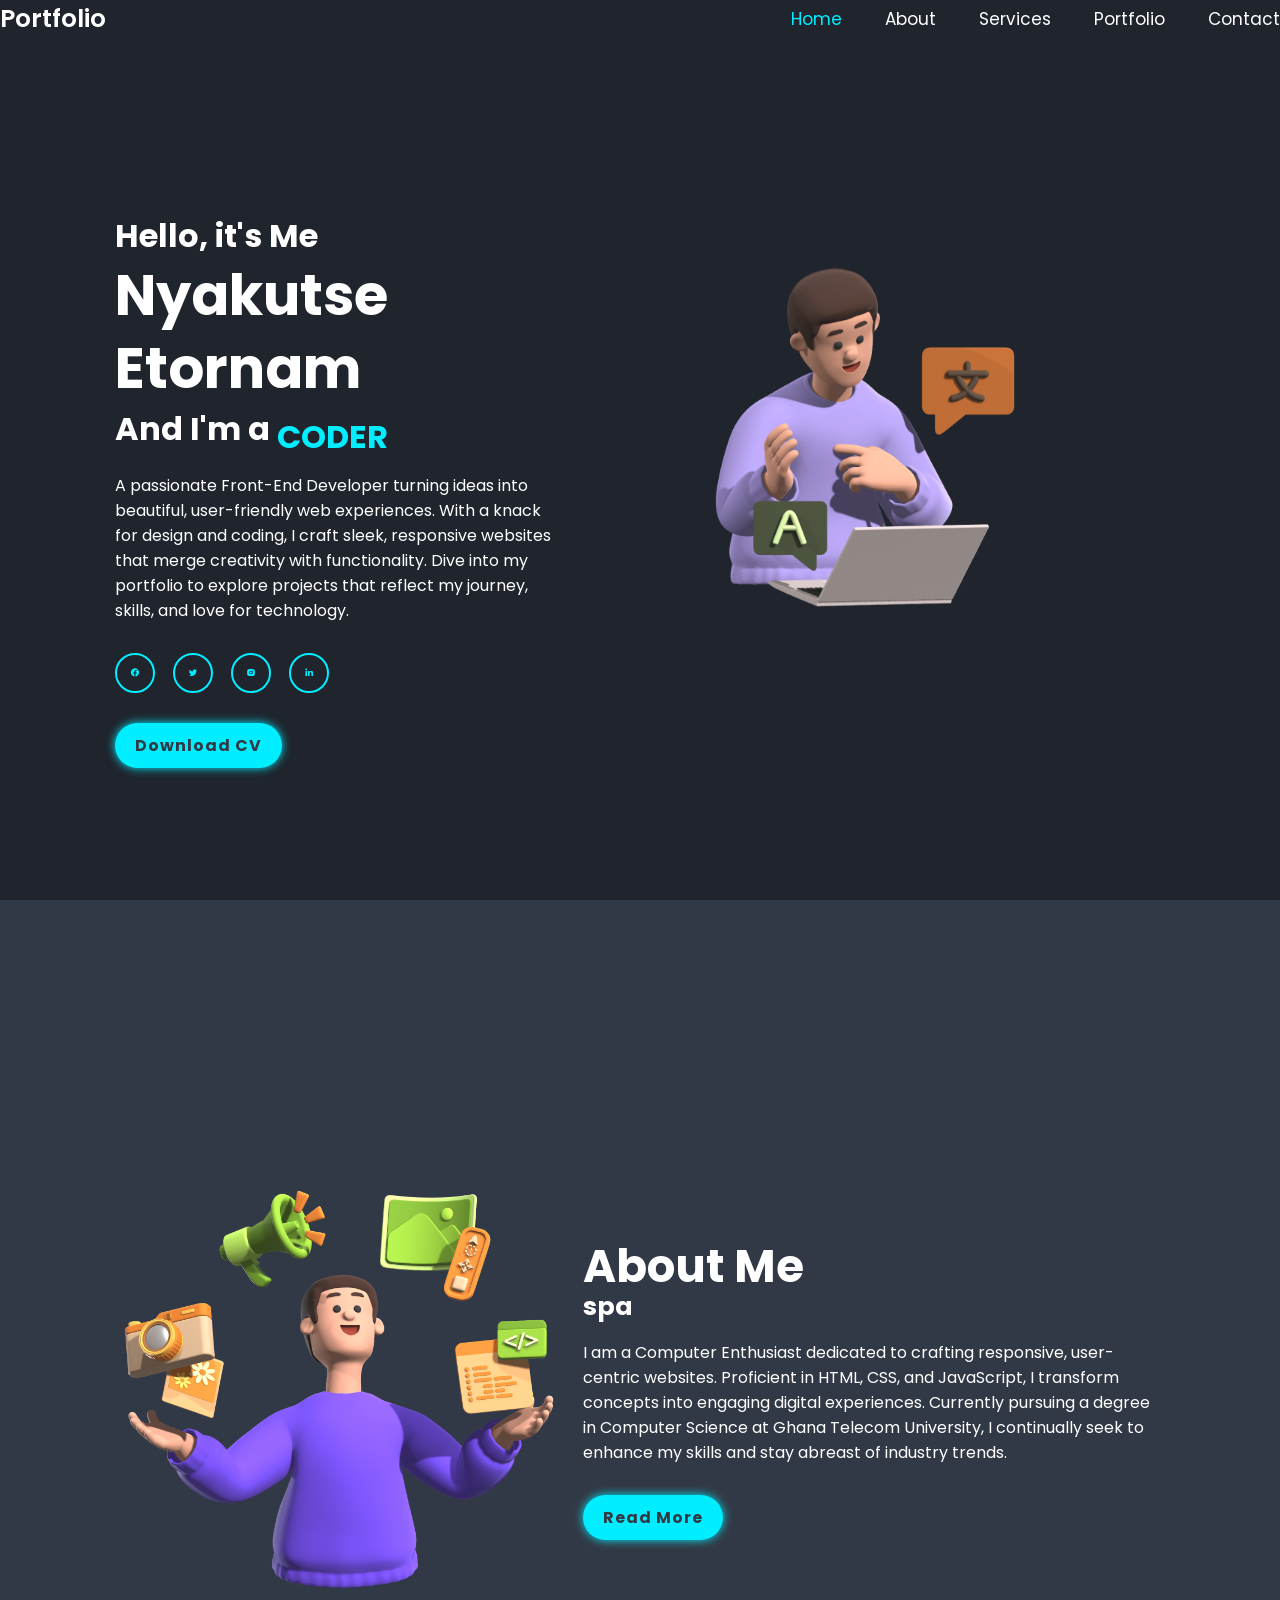
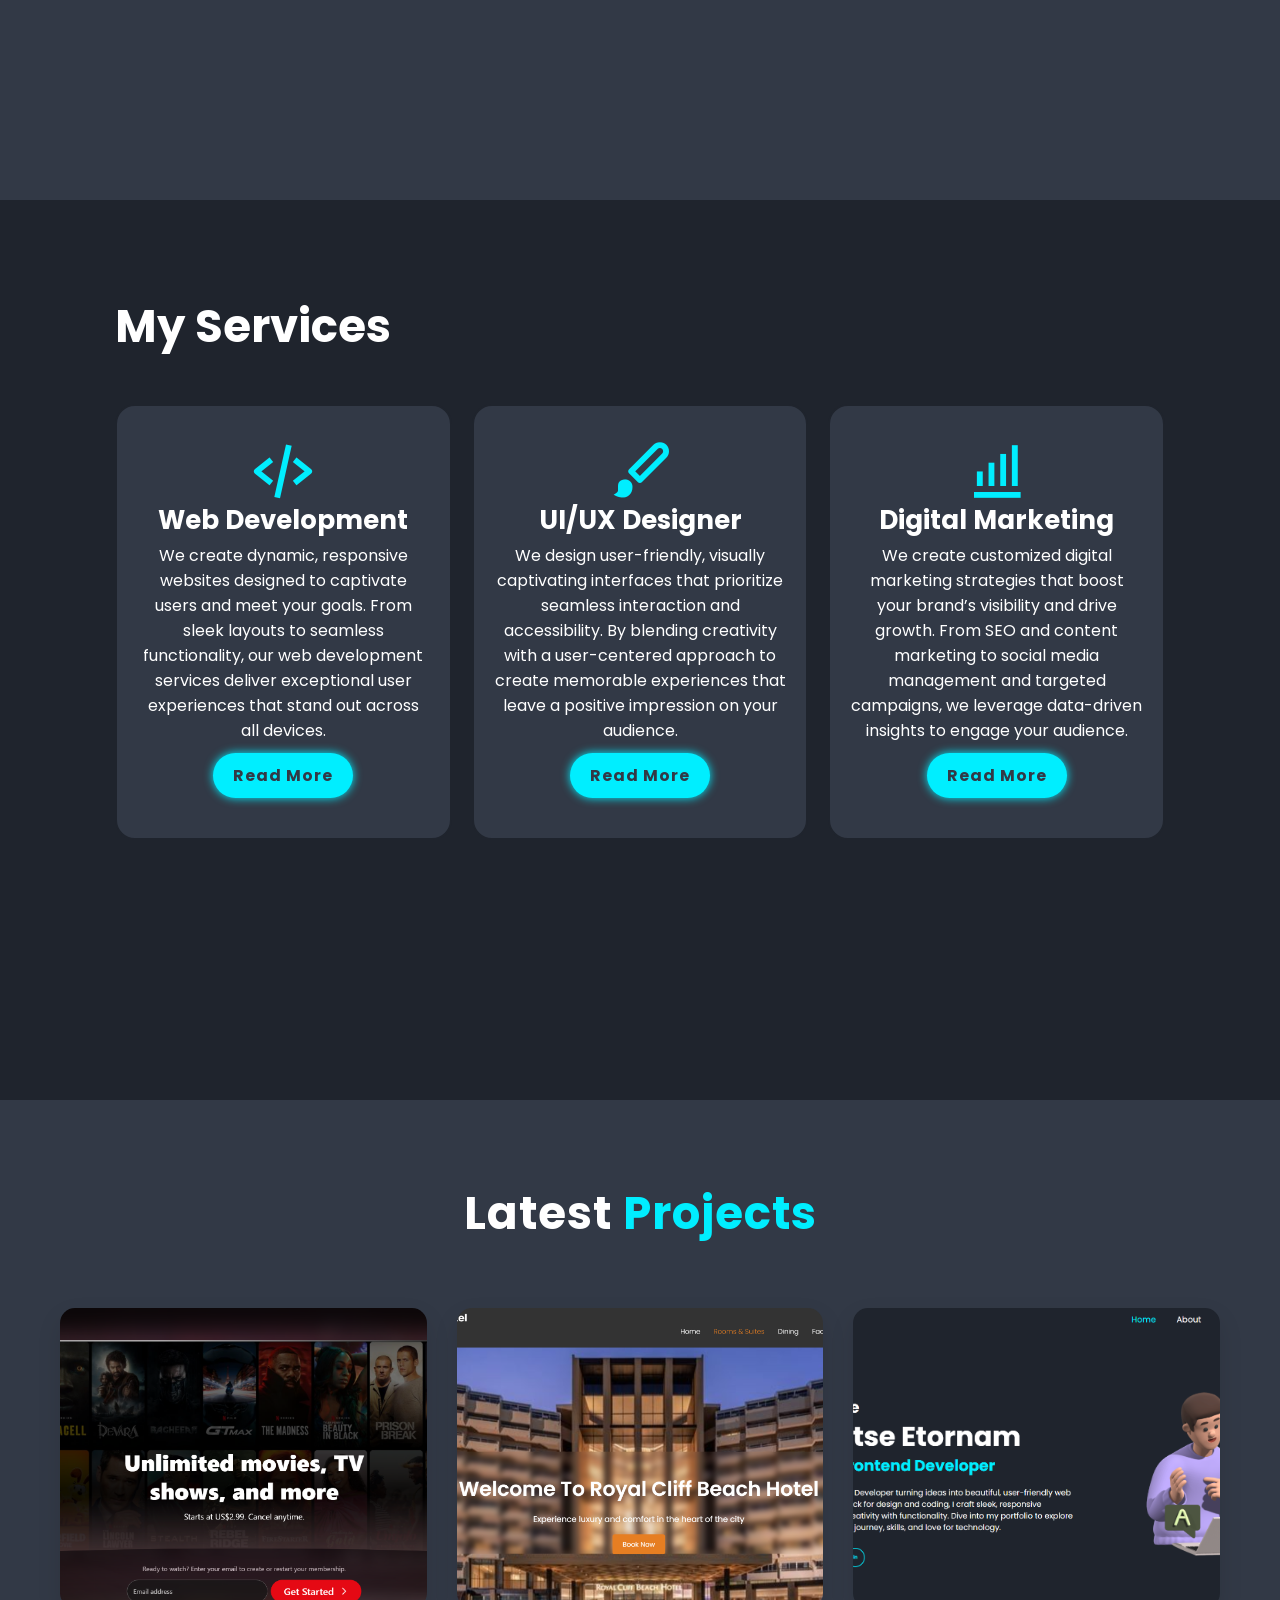
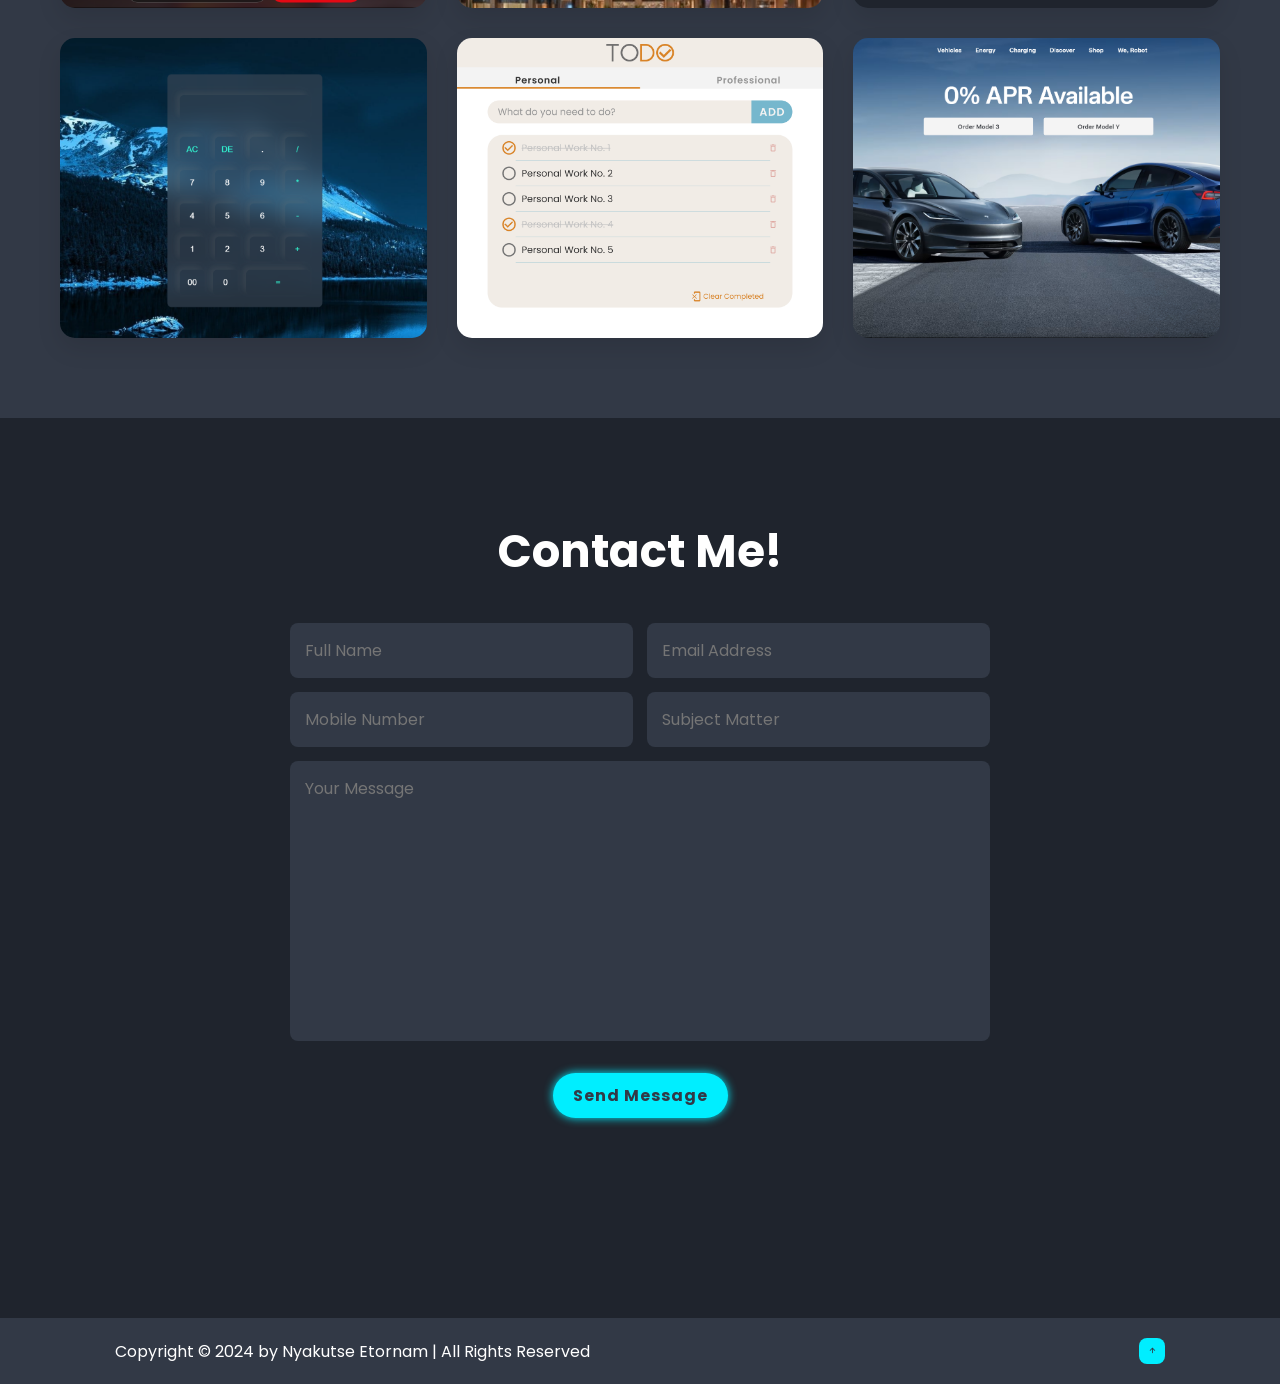
==== index.htm @ 6fa2a031 "Add files via upload" ====
<!DOCTYPE html>
<html lang="en">
    <head>
        <meta charset="UTF-8">
        <meta name="viewport" content="width=device-width, initial-scale=1.0">
        <title>Nyakutse Etornam</title>
        <link rel="stylesheet" href="styles.css">

       <!-- Box icons -->
       <link href='https://unpkg.com/boxicons@2.1.4/css/boxicons.min.css' rel='stylesheet'>
    </head>
    <body>
        <!-- Header design -->
         <header class="header">
            <a href="#" class="logo">Portfolio</a>

            <i class='bx bx-menu' id="menu-icon"></i>

            <nav class="navbar">
                <a href="#home" class="active">Home</a>
                <a href="#about">About</a>
                <a href="#services">Services</a>
                <a href="#portfolio">Portfolio</a>
                <a href="#contact">Contact</a>
            </nav>
         </header>
         
         <!-- home section design -->
          <section class="home" id="home">
            <div class="home-content">
                <h3>Hello, it's Me</h3>
                <h1>Nyakutse Etornam</h1>
                <h3>And I'm a 
                    <span >
                        <span>CODER</span>
                        <span>DEVELOPER</span>
                        <span>PROGRAMMER</span>
                        <span>DESIGNER</span>
                    </span>
                </h3>
                <p>A passionate Front-End Developer turning ideas into beautiful, user-friendly web experiences. With a knack for design and coding, I craft sleek, responsive websites that merge creativity with functionality. Dive into my portfolio to explore projects that reflect my journey, skills, and love for technology.</p>
                
                <div class="social-media">
                    <a href="https://web.facebook.com/profile.php?id=100080500104627"><i class='bx bxl-facebook-circle' ></i></a>
                    <a href="#"><i class='bx bxl-twitter' ></i></a>
                    <a href="https://www.instagram.com/eclipse_nyak/#"><i class='bx bxl-instagram-alt' ></i></a>
                    <a href="https://www.linkedin.com/in/nyakutse-etornam-495963260?lipi=urn%3Ali%3Apage%3Ad_flagship3_profile_view_base_contact_details%3BceFgJ6Q%2FTySUAe2Ne8UD9Q%3D%3D"><i class='bx bxl-linkedin' ></i></a>
                </div>
                <a href="" class="btn" download>Download CV</a>
            </div>

            <div class="home-image">
                <img src="images/Learning Various Courses 3D Illustration.png" height="600" width="600">
              </div>
    
          </section>

          <!-- about section design -->
          <section class="about" id="about">
            <div class="about-img">
                <img src="images/Learning Various Courses 3D Illustration (1).png" alt="">
            </div>

            <div class="about-content">
                <h2 class="heading">About <span>Me</span></h2>
                <h3>
                    spa
                </h3>
                <p>I am a Computer Enthusiast dedicated to crafting responsive, user-centric websites. Proficient in HTML, CSS, and JavaScript, I transform concepts into engaging digital experiences. Currently pursuing a degree in Computer Science at Ghana Telecom University, I continually seek to enhance my skills and stay abreast of industry trends.</p>
                <a href="#" class="btn">Read More</a>
            </div>
          </section>
          
           <!-- about section design -->
           <section class="services" id="services">
            

            <div class="about-content">
                <h2 class="heading">My <span>Services</span></h2>
                
                <div class="service-container">
                    <div class="service-box">
                        <i class='bx bx-code-alt' ></i>
                       <h3>Web Development</h3>
                       <p>We create dynamic, responsive websites designed to captivate users and meet your goals. From sleek layouts to seamless functionality, our web development services deliver exceptional user experiences that stand out across all devices.</p>
                       <a href="#" class="btn">Read More</a>
                    </div>

                    <div class="service-box">
                        <i class='bx bxs-paint' ></i>
                       <h3>UI/UX Designer</h3>
                       <p>We design user-friendly, visually captivating interfaces that prioritize seamless interaction and accessibility. By blending creativity with a user-centered approach to create memorable experiences that leave a positive impression on your audience.</p>
                       <a href="#" class="btn">Read More</a>
                    </div>

                    <div class="service-box">
                        <i class='bx bx-bar-chart-alt' ></i>
                       <h3>Digital Marketing</h3>
                       <p>We create customized digital marketing strategies that boost your brand’s visibility and drive growth. From SEO and content marketing to social media management and targeted campaigns, we leverage data-driven insights to engage your audience.</p>
                       <a href="#" class="btn">Read More</a>
                    </div>
                </div>
            </div>
          </section>

          <!-- portfolio section design  -->
          <section class="portfolio" id="portfolio">
            <h2 class="heading">Latest <span>Projects</span></h2>

            <div class="row justify-content-center">
                <!-- Portfolio Items-->
                <div class="col-md-6 col-lg-4 mb-5">
                    <div class="portfolio-item mx-auto" data-toggle="modal" data-target="#portfolioModal0">
                        <div class="portfolio-item-caption d-flex align-items-center justify-content-center h-100 w-100">
                            <div class="portfolio-item-caption-content text-center text-white"><i class="fas fa-plus fa-3x"></i></div>
                        </div><img class="img-fluid" src="assets/netflix clone.png" alt="Netflix Clone"/>
                    </div>
                </div>
                <div class="col-md-6 col-lg-4 mb-5">
                    <div class="portfolio-item mx-auto" data-toggle="modal" data-target="#portfolioModal1">
                        <div class="portfolio-item-caption d-flex align-items-center justify-content-center h-100 w-100">
                            <div class="portfolio-item-caption-content text-center text-white"><i class="fas fa-plus fa-3x"></i></div>
                        </div><img class="img-fluid" src="assets/hoel 1.png" alt="Hotel Website"/>
                    </div>
                </div>
                <div class="col-md-6 col-lg-4 mb-5">
                    <div class="portfolio-item mx-auto" data-toggle="modal" data-target="#portfolioModal2">
                        <div class="portfolio-item-caption d-flex align-items-center justify-content-center h-100 w-100">
                            <div class="portfolio-item-caption-content text-center text-white"><i class="fas fa-plus fa-3x"></i></div>
                        </div><img class="img-fluid" src="assets/portfolio.png" alt="Portfolio Website"/>
                    </div>
                </div>
                <div class="col-md-6 col-lg-4 mb-5">
                    <div class="portfolio-item mx-auto" data-toggle="modal" data-target="#portfolioModal3">
                        <div class="portfolio-item-caption d-flex align-items-center justify-content-center h-100 w-100">
                            <div class="portfolio-item-caption-content text-center text-white"><i class="fas fa-plus fa-3x"></i></div>
                        </div><img class="img-fluid" src="assets/Calculator.png" alt="Calculator App"/>
                    </div>
                </div>
                <div class="col-md-6 col-lg-4 mb-5">
                    <div class="portfolio-item mx-auto" data-toggle="modal" data-target="#portfolioModal4">
                        <div class="portfolio-item-caption d-flex align-items-center justify-content-center h-100 w-100">
                            <div class="portfolio-item-caption-content text-center text-white"><i class="fas fa-plus fa-3x"></i></div>
                        </div><img class="img-fluid" src="assets/simple.png" alt="To-Do App"/>
                    </div>
                </div>
                <div class="col-md-6 col-lg-4 mb-5">
                    <div class="portfolio-item mx-auto" data-toggle="modal" data-target="#portfolioModal5">
                        <div class="portfolio-item-caption d-flex align-items-center justify-content-center h-100 w-100">
                            <div class="portfolio-item-caption-content text-center text-white"><i class="fas fa-plus fa-3x"></i></div>
                        </div><img class="img-fluid" src="assets/tesla.png" alt="Tesla Clone"/>
                    </div>
                </div>
            </div>
        </div>
          </section>
          

           <!-- contact section design -->
            <section class="contact" id="contact">
                <h2 class="heading">Contact <span>Me!</span></h2>
                <form action="#">
                    <div class="input-box">
                        <input type="text" placeholder="Full Name">
                        <input type="email" placeholder="Email Address">
                    </div>
                    <div class="input-box">
                        <input type="number" placeholder="Mobile Number">
                        <input type="text" placeholder="Subject Matter">
                    </div>
                    <textarea name="" id="" rows="10" placeholder="Your Message"></textarea>
                    <input type="submit" value="Send Message" class="btn">
                </form>
            </section>

            <!-- footer design  -->
             <footer class="footer">
                <div class="footer-text">
                    <p>Copyright &copy; 2024 by Nyakutse Etornam | All Rights Reserved</p>
                </div>
                <div class="footer-iconTop">
                    <a href="#home"><i class='bx bx-up-arrow-alt'></i></a>
                </div>
             </footer>
    </body>
    <script src="script.js"></script>
</html>
---- styles.css ----
@import url('https://fonts.googleapis.com/css2?family=Inter:ital,opsz,wght@0,14..32,100..900;1,14..32,100..900&family=Poppins:ital,wght@0,100;0,200;0,300;0,400;0,500;0,600;0,700;0,800;0,900;1,100;1,200;1,300;1,400;1,500;1,600;1,700;1,800;1,900&family=Roboto+Slab:wght@100..900&family=Roboto:ital,wght@0,100;0,300;0,400;0,500;0,700;0,900;1,100;1,300;1,400;1,500;1,700;1,900&display=swap');
*{
    margin: 0;
    padding: 0;
    box-sizing: border-box;
    border: none;
    outline: none;
    text-decoration: none;
    scroll-behavior: smooth;
    font-family: 'Poppins', sans-serif;
}

:root{
    --bg-color:#1f242d;
    --second-bg-color:#323946;
    --text-color:#fff;
    --main-color:#0ef;
}

html{
    font-size: 62.5%;
    overflow-x: hidden;
}

body{
    background: var(--bg-color);
    color: var(--text-color);
    height: 100vh;
    margin: 0;
    padding: 0;
}

section{
    min-height: 100vh;
    padding: 10rem 9% 2rem;
}
header{
    position: fixed;
    top: 0;
    left: 0;
    width: 100%;
    padding: 2rem 9%;
    background: var(--bg-color);
    display: flex;
    justify-content: space-between;
    align-items: center;
    z-index: 100;
    margin: 0;
    padding: 0;
    }

.logo{
    font-size: 2.5rem;
    color: var(--text-color);
    font-weight: 600;
    cursor: default;
}

.navbar a{
    font-size: 1.7rem;
    color: var(--text-color);
    margin-left: 4rem;
    transition: .4s;
}

.navbar a:hover,
.navbar a.active{
    color: var(--main-color);
} 

#menu-icon{
    font-size: 3.6rem;
    color: var(--text-color);
    display: none;
}

.home{
    display: flex;
    justify-content: center;
    align-items: center;
}

.home-img img{
    width:35vw;
}

.home-content h3{
    font-size: 3.2rem;
    font-weight: 700;
}

h3 > span{
    position: relative;
    display: inline-block;
    color: var(--main-color);
    height: 1.25em;
    vertical-align: bottom;
    overflow: hidden;
}

h3 > span > span{
    display: block;
    animation: animateWords 7.5s infinite ease;
}

@keyframes animateWords{
    0%{transform: translateY(0%);}
    25%{transform: translateY(-100%);}
    50%{transform: translateY(-200%);}
    75%{transform: translateY(-300%);}
    100%{transform: translateY(-400%);}
}

.home-content h3:nth-of-type(2){
    margin-bottom: 2rem ;
}

.home-content h1{
    font-size: 5.6rem;
    font-weight: 700;
    line-height: 1.3;
}

.home-content p{
    font-size: 1.6rem;
}

.social-media a{
    display: inline-flex;
    justify-content: center;
    align-items: center;
    width: 4rem;
    height: 4rem;
    background: transparent;
    border: .2rem solid var(--main-color);
    border-radius: 50%;
    color: var(--main-color);
    margin: 3rem 1.5rem 3rem 0;
    transition: .4s;
}

.social-media a:hover{
    background:var(--main-color) ;
    color: var(--second-bg-color);
    box-shadow: 0 0 1rem var(--main-color);
}

.btn{
     display: inline-block;
     padding: 1rem 2rem;
     background-color: var(--main-color);
     border-radius: 4rem;
     box-shadow: 0 0 1rem var(--main-color);
     font-size: 1.6rem;
     color: var(--second-bg-color);
     letter-spacing: .1rem;
     font-weight: 700;
     transition: .5 ease;
}

.btn:hover{
    box-shadow:none;
}

.about{
    display: flex;
    justify-content: center;
    align-items: center;
    gap: 2rem;
    background: var(--second-bg-color);
}

.about-img img{
    width: 35vw;
}

.heading{
    text-align: center;
    font-size: 4.5rem;
}

.about-content h2{
    text-align: left;
    line-height: 1.2;
}

.about-content h3{
    line-height: 2.6rem;
    font-size: 25px ;
}

.about-content p{
    font-size: 1.6rem;
    margin: 2rem 0 3rem;
}

.services h2{
    margin-bottom: 5rem;
}

.service-container{
    display: flex;
    justify-content: center;
    align-items: center;
    flex-wrap: wrap;
    gap:2rem ;
}

.service-container .service-box{
    flex: 1 1 30rem;
    background: var(--second-bg-color);
    padding: 3rem 2rem 4rem;
    border-radius: 2rem;
    text-align: center;
    border: .2rem solid var(--bg-color);
    transition: .5s ease;
}

.service-container .service-box:hover{
    border-color: var(--main-color);
    transform: scale(1.02);
}

.service-box i{
    color: var(--main-color);
    font-size: 7rem;
}

.service-box h3{
    font-size: 2.6rem;
} 

.service-box p{
    font-size: 1.6rem;
    margin: 1rem 0;
}

/* Portfolio Section Comprehensive Grid Layout */
.portfolio {
    background-color: var(--second-bg-color);
    padding: 80px 0;
    position: relative;
    overflow: hidden;
}

.portfolio .heading {
    text-align: center;
    margin-bottom: 60px;
    font-size: 4.5rem;
    color:var(--text-color);
    font-weight: 700;
    letter-spacing: 1px;
}

.portfolio .heading span {
    color: var(--main-color);
}

.row.justify-content-center {
    display: grid;
    grid-template-columns: repeat(3, 1fr);
    grid-gap: 30px;
    max-width: 1200px;
    margin: 0 auto;
    padding: 0 20px;
}

.portfolio-item {
    position: relative;
    border-radius: 15px;
    overflow: hidden;
    box-shadow: 0 10px 25px rgba(0, 0, 0, 0.1);
    transition: all 0.4s ease-in-out;
    transform-style: preserve-3d;
    perspective: 1000px;
    height: 300px;
    width: 100%;
}

.portfolio-item:hover {
    border-color: var(--main-color);
    transform: scale(1.02);
}

.portfolio-item img {
    width: 100%;
    height: 100%;
    object-fit: cover;
    transition: transform 0.5s ease;
    
}

.portfolio-item:hover img {
    border-color: var(--main-color);
    transform: scale(1.02);
  
}

.portfolio-item-caption {
    position: absolute;
    top: 0;
    left: 0;
    width: 100%;
    height: 100%;
    background-color: rgba(52, 152, 219, 0.8);
    display: flex;
    align-items: center;
    justify-content: center;
    opacity: 0;
    transition: opacity 0.4s ease;
    z-index: 10;
    
}

.portfolio-item-caption-content {
    color: white;
    text-align: center;
    transform: translateZ(50px);
    transition: all 0.4s ease;
}

.portfolio-item-caption-content i {
    font-size: 3rem;
    opacity: 0.9;
    transition: all 0.4s ease;
}

.portfolio-item:hover .portfolio-item-caption-content i {
    transform: rotate(360deg) scale(1.2);
    opacity: 1;
}

/* Staggered Animation for Grid Items */
.portfolio-item {
    opacity: 0;
    transform: translateY(50px);
    animation: fadeInUp 0.7s ease forwards;
}

@keyframes fadeInUp {
    to {
        opacity: 1;
        transform: translateY(0);
    }
}

.portfolio-item:nth-child(1) { animation-delay: 0.1s; }
.portfolio-item:nth-child(2) { animation-delay: 0.2s; }
.portfolio-item:nth-child(3) { animation-delay: 0.3s; }
.portfolio-item:nth-child(4) { animation-delay: 0.4s; }
.portfolio-item:nth-child(5) { animation-delay: 0.5s; }
.portfolio-item:nth-child(6) { animation-delay: 0.6s; }


.contact h2{
    margin-bottom: 3rem;
}

.contact form{
    max-width: 70rem;
    margin: 1rem auto;
    text-align: center;
    margin-bottom: 3rem;
}

.contact form .input-box{
    display: flex;
    justify-content: space-between;
    flex-wrap: wrap;
}

.contact form .input-box input,
.contact form textarea {
    width: 100%;
    padding: 1.5rem;
    font-size: 1.6rem;
    color: var(--text-color);
    background-color: var(--second-bg-color);
    border-radius: .8rem;
    margin: .7rem 0;
}

.contact form .input-box input{
    width: 49%;
}

.contact form textarea {
    resize: none;
}

.contact form .btn{
    cursor: pointer;
    margin: 2rem;
}


.footer{
    display: flex;
    justify-content: space-between;
    align-items: center;
    flex-wrap: wrap;
    padding: 2rem 9%;
    background: var(--second-bg-color);
}

.footer-text p{
    font-size: 1.6rem;
}

.footer-iconTop a{
    display: inline-flex;
    justify-content:center;
    align-items: center;
    padding: .8rem;
    background: var(--main-color);
    border-radius: .8rem;
    transition: .5s ease
}

.footer-iconTop a:hover{
    box-shadow: 0 0 1rem var(--main-color);
}

.footer-iconTop a i{
    font: 2.4rem;
    color:var(--second-bg-color);
}

/* Media Queries for Responsive Design */
@media (max-width: 1200px) {
    html {
        font-size: 55%;
    }
}

@media (max-width: 991px) {
    header {
        padding: 2rem 3%;
    }

    section {
        padding: 10rem 3% 2rem;
    }

    .services {
        padding-bottom: 7rem;
    }

    .portfolio {
        padding-bottom: 7rem;
    }

    .contact {
        min-height: auto;
    }
}

@media (max-width: 768px) {
    #menu-icon {
        display: block;
    }

    .navbar {
        position: absolute;
        top: 100%;
        left: 0;
        width: 100%;
        padding: 1rem 3%;
        background: var(--bg-color);
        border-top: .1rem solid rgba(0, 0, 0, .2);
        box-shadow: 0 .5rem 1rem rgba(0, 0, 0, .2);
        display: none;
    }

    .navbar.active {
        display: block;
    }

    .navbar a {
        display: block;
        font-size: 2rem;
        margin: 3rem 0;
    }

    .home {
        flex-direction: column;
    }

    .home-content h1 {
        font-size: 5rem;
    }

    .home-img img {
        width: 70vw;
        margin-top: 4rem;
    }

    .about {
        flex-direction: column-reverse;
    }

    .about img {
        width: 70vw;
        margin-top: 4rem;
    }

    .service-container {
        grid-template-columns: repeat(auto-fit, minmax(200px, 1fr));
    }

    .row.justify-content-center {
        grid-template-columns: repeat(auto-fit, minmax(200px, 1fr));
    }
}

@media (max-width: 450px) {
    html {
        font-size: 50%;
    }

    .contact form .input-box input {
        width: 100%;
    }
}
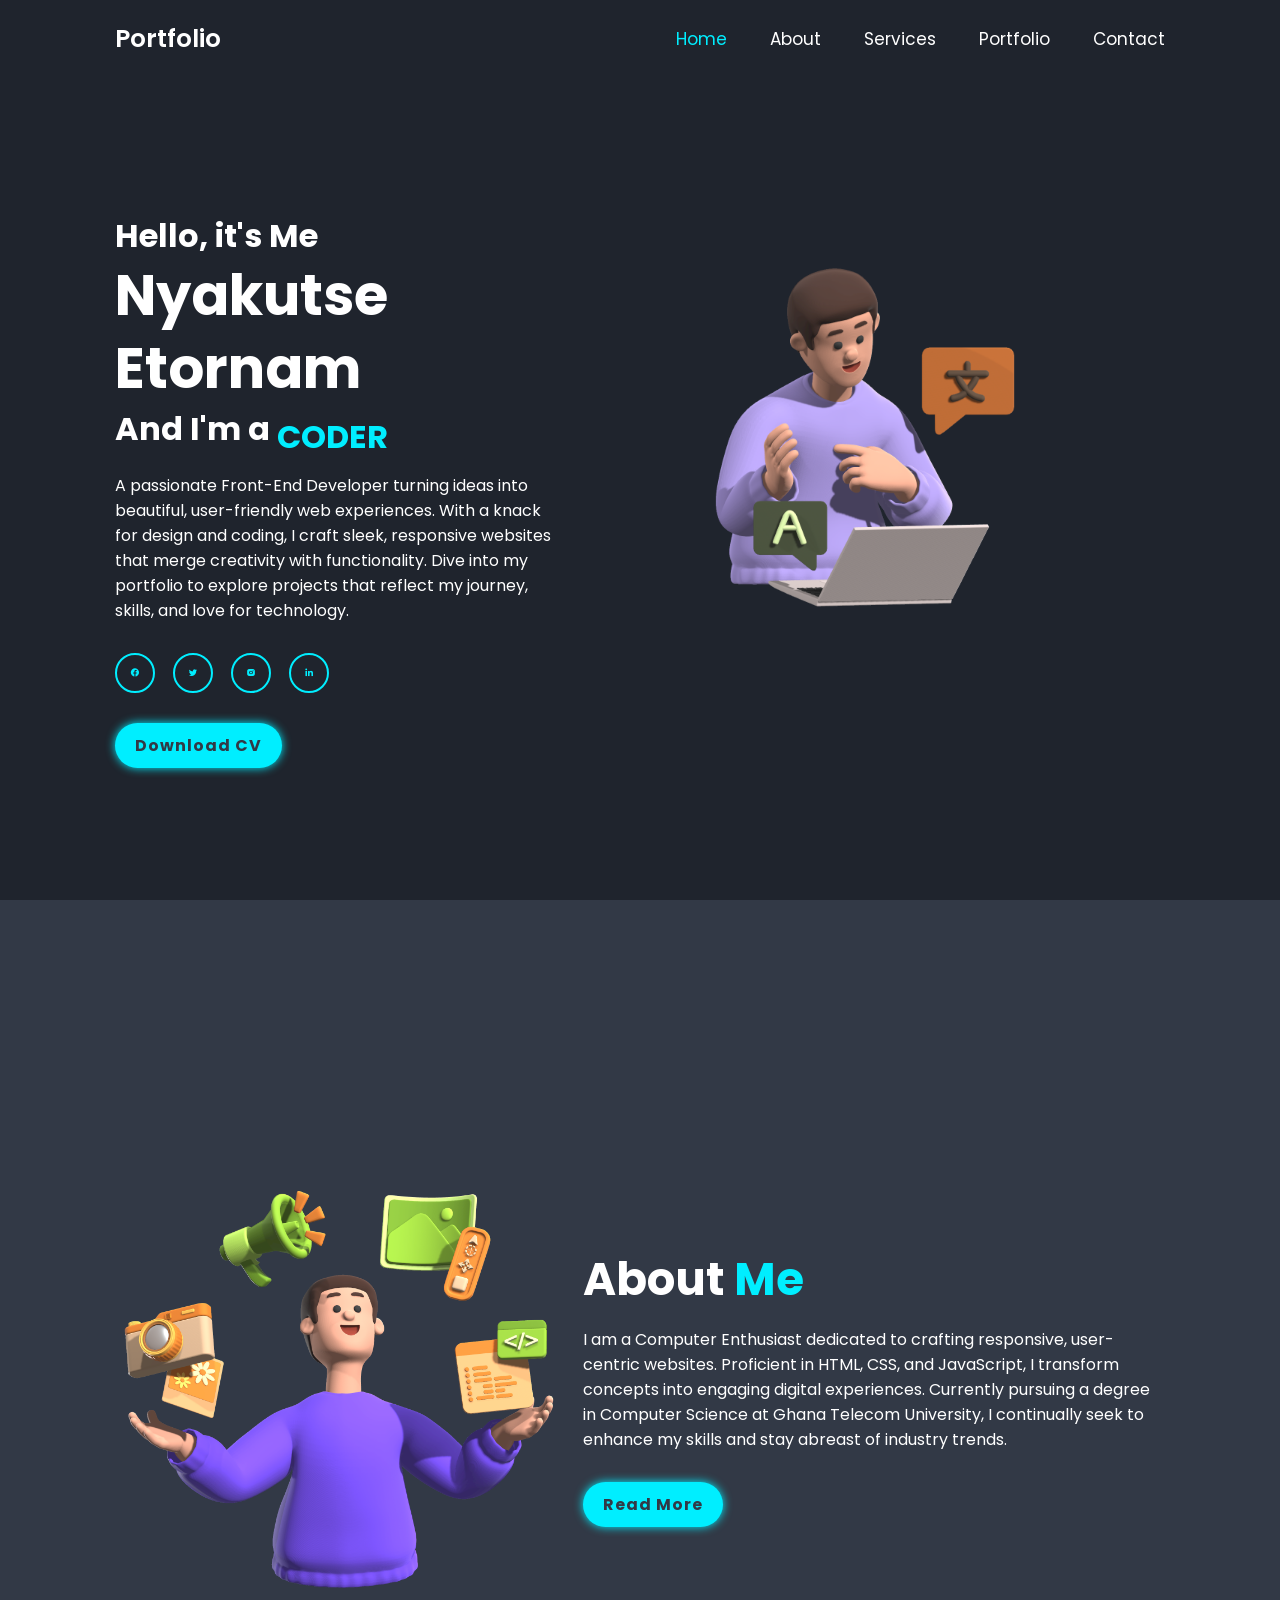
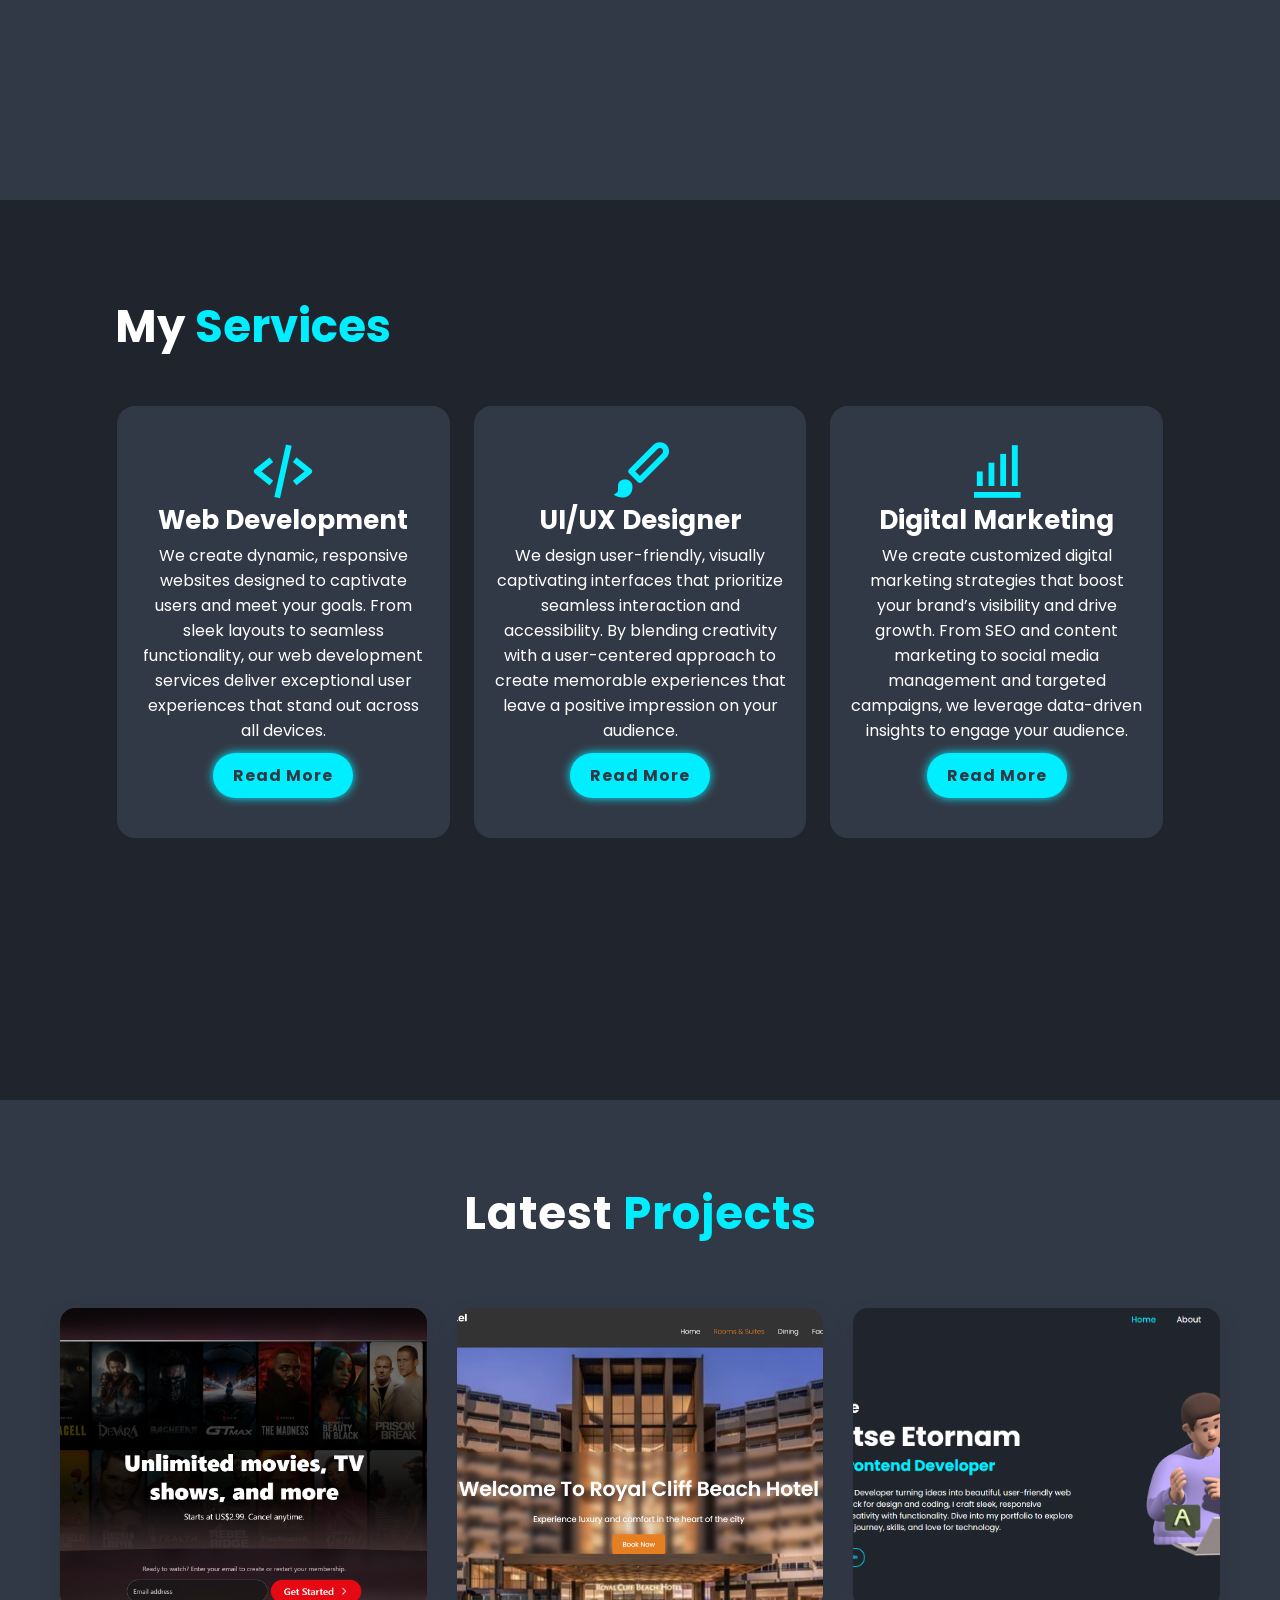
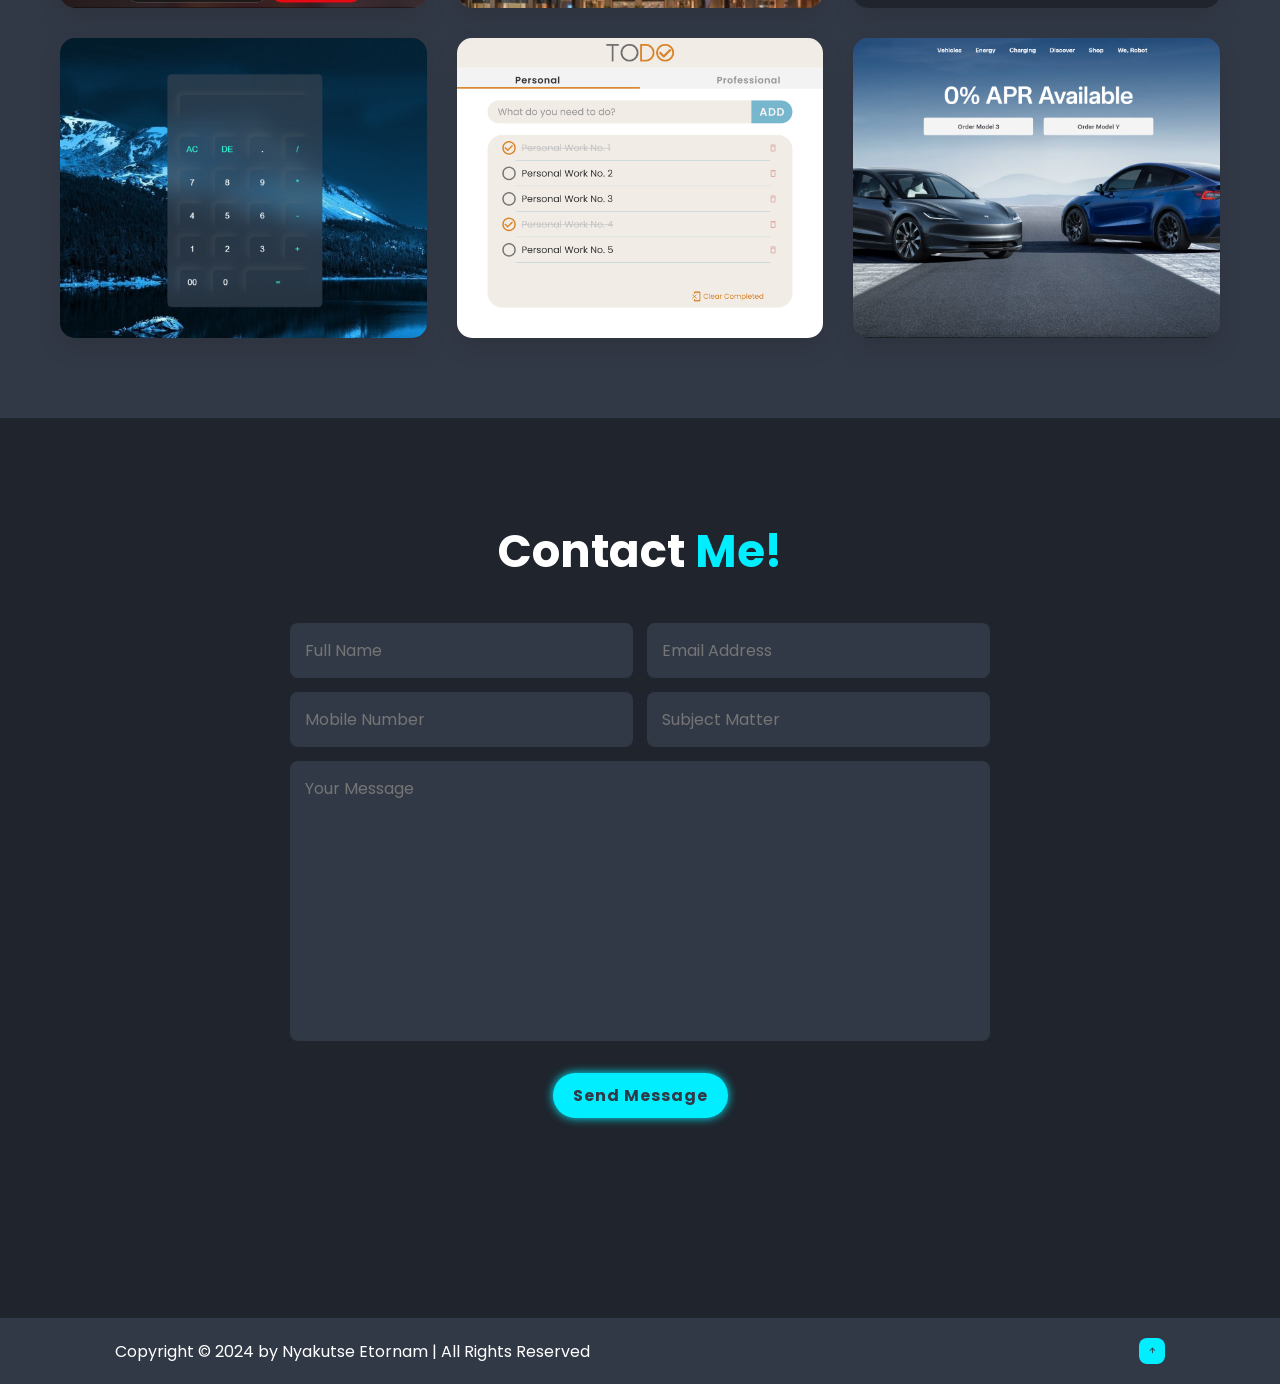
==== commit 6f3377e4: "Update index.htm" ====
--- a/index.htm
+++ b/index.htm
@@ -63,9 +63,6 @@
 
             <div class="about-content">
                 <h2 class="heading">About <span>Me</span></h2>
-                <h3>
-                    spa
-                </h3>
                 <p>I am a Computer Enthusiast dedicated to crafting responsive, user-centric websites. Proficient in HTML, CSS, and JavaScript, I transform concepts into engaging digital experiences. Currently pursuing a degree in Computer Science at Ghana Telecom University, I continually seek to enhance my skills and stay abreast of industry trends.</p>
                 <a href="#" class="btn">Read More</a>
             </div>
@@ -184,4 +181,4 @@
              </footer>
     </body>
     <script src="script.js"></script>
-</html>+</html>
--- a/styles.css
+++ b/styles.css
@@ -34,6 +34,13 @@
     min-height: 100vh;
     padding: 10rem 9% 2rem;
 }
+
+span{
+    color: var(--main-color);
+}
+span{
+    color: var(--main-color);
+}
 header{
     position: fixed;
     top: 0;
@@ -45,8 +52,6 @@
     justify-content: space-between;
     align-items: center;
     z-index: 100;
-    margin: 0;
-    padding: 0;
     }
 
 .logo{
@@ -108,7 +113,7 @@
     25%{transform: translateY(-100%);}
     50%{transform: translateY(-200%);}
     75%{transform: translateY(-300%);}
-    100%{transform: translateY(-400%);}
+   100%{transform: translateY(-400%);}
 }
 
 .home-content h3:nth-of-type(2){
@@ -435,7 +440,7 @@
 
 @media (max-width: 991px) {
     header {
-        padding: 2rem 3%;
+        padding: 2rem ;
     }
 
     section {
@@ -521,4 +526,4 @@
     .contact form .input-box input {
         width: 100%;
     }
-}+}
